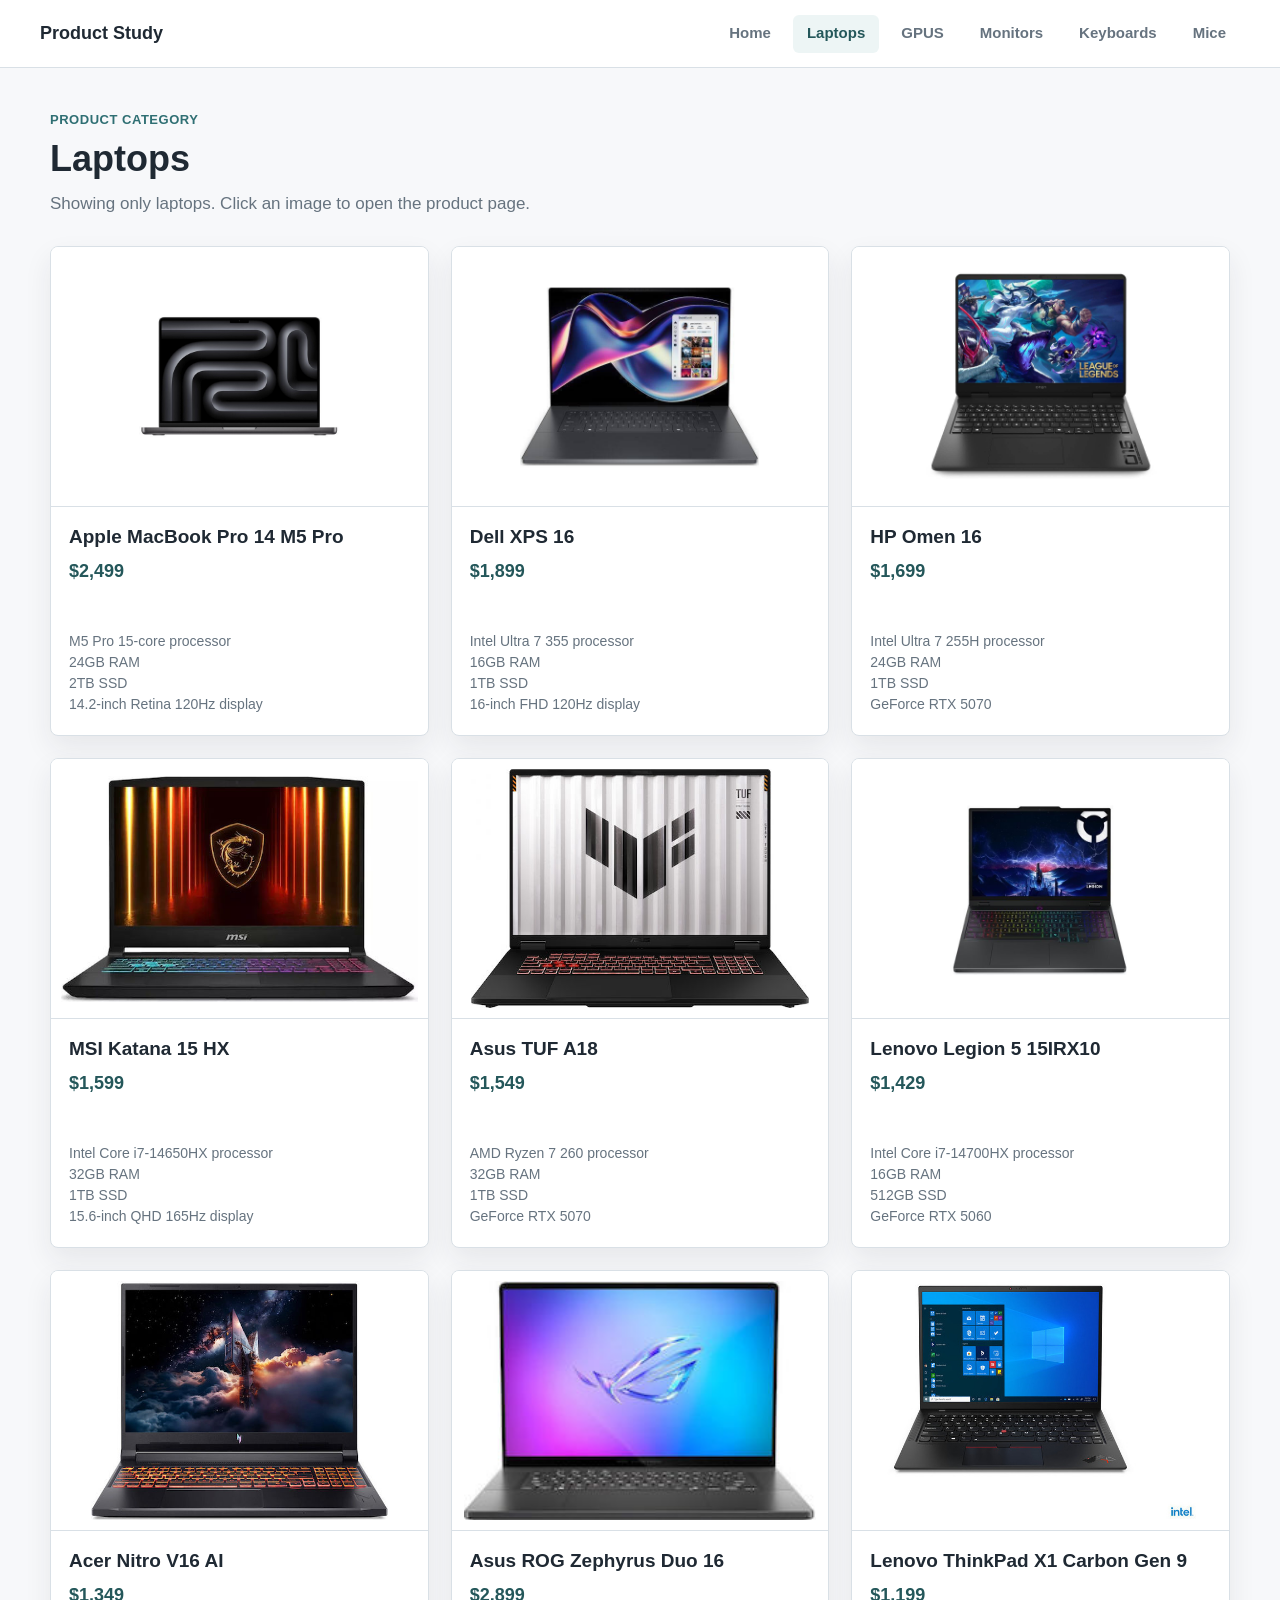
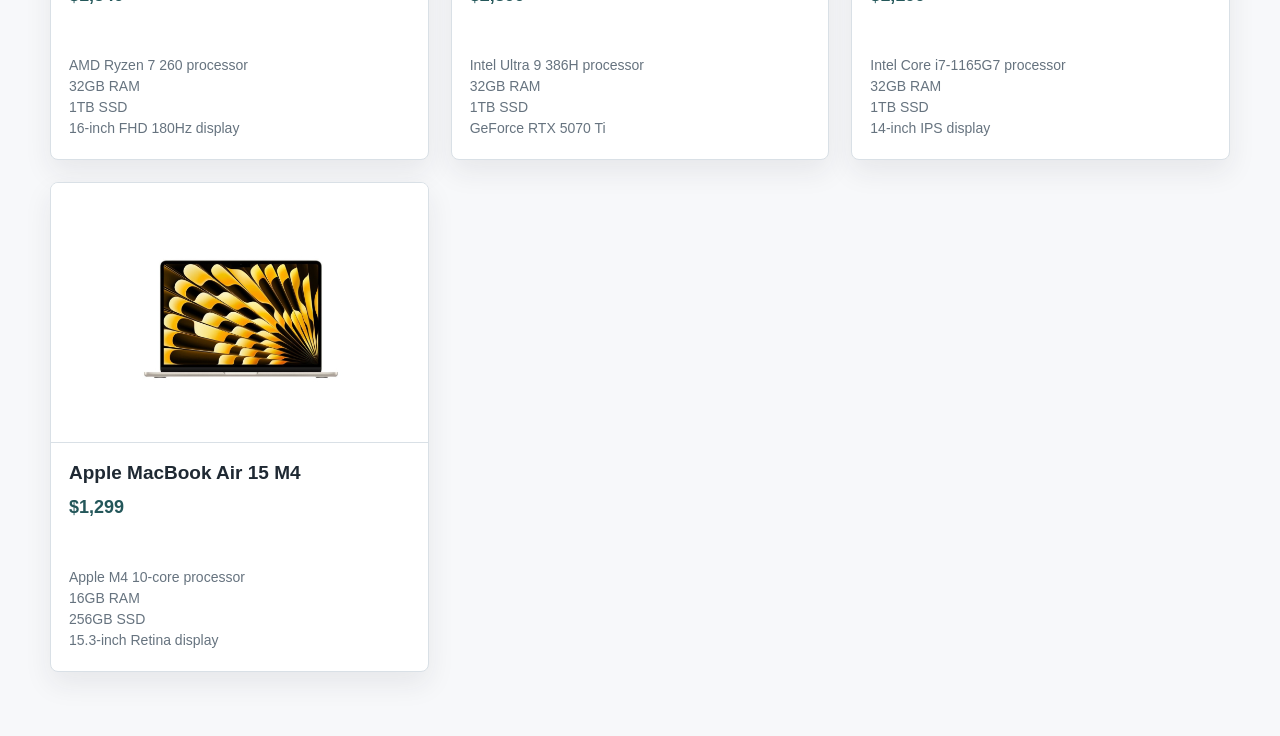
==== templates/category.html @ 96e4c18f "Initial commit" ====
<!DOCTYPE html>
<html lang="en">
<head>
  <meta charset="UTF-8">
  <meta name="viewport" content="width=device-width, initial-scale=1.0">
  <title>Product Category</title>
  <link rel="stylesheet" href="/static/css/style.css">
</head>
<body>
  <header class="topbar">
    <div class="brand">Product Study</div>
    <nav class="nav" aria-label="Primary navigation">
      <a href="/">Home</a>
      <a href="category.html?category=laptop" data-category-nav="laptop">Laptops</a>
      <a href="category.html?category=gpu" data-category-nav="gpu">GPUS</a>
      <a href="category.html?category=monitor" data-category-nav="monitor">Monitors</a>
      <a href="category.html?category=keyboard" data-category-nav="keyboard">Keyboards</a>
      <a href="category.html?category=mouse" data-category-nav="mouse">Mice</a>
    </nav>
  </header>

  <main class="page">
    <section class="intro" aria-labelledby="category-title">
      <p class="eyebrow">Product Category</p>
      <h1 id="category-title">Products</h1>
      <p class="summary" id="category-summary"></p>
    </section>

    <section class="product-grid" id="category-products" aria-label="Filtered product list"></section>
  </main>

  <script src="/static/js/product-data.js"></script>
  <script src="/static/js/category.js"></script>
  <script src="/static/js/tracker.js"></script>
  <script src="/static/js/debug-overlay.js"></script>
</body>
</html>
---- static/css/style.css ----
:root {
  --bg: #f7f8fa;
  --surface: #ffffff;
  --text: #1f2933;
  --muted: #66737f;
  --line: #d9e0e6;
  --accent: #2f6f73;
  --accent-dark: #24575a;
  --shadow: 0 12px 28px rgba(32, 43, 54, 0.08);
}

* {
  box-sizing: border-box;
}

body {
  margin: 0;
  background: var(--bg);
  color: var(--text);
  font-family: Arial, Helvetica, sans-serif;
  line-height: 1.5;
}

.topbar {
  position: sticky;
  top: 0;
  z-index: 10;
  display: flex;
  align-items: center;
  justify-content: space-between;
  gap: 24px;
  min-height: 68px;
  padding: 0 40px;
  background: rgba(255, 255, 255, 0.96);
  border-bottom: 1px solid var(--line);
}

.brand {
  font-size: 18px;
  font-weight: 700;
}

.nav {
  display: flex;
  align-items: center;
  gap: 8px;
}

.nav a {
  display: inline-flex;
  align-items: center;
  min-height: 38px;
  padding: 0 14px;
  border-radius: 6px;
  color: var(--muted);
  font-size: 15px;
  font-weight: 600;
  text-decoration: none;
}

.nav a:hover,
.nav a[aria-current="page"] {
  background: #edf5f5;
  color: var(--accent-dark);
}

.page {
  width: min(1180px, calc(100% - 48px));
  margin: 0 auto;
  padding: 42px 0 64px;
}

.intro {
  max-width: 720px;
  margin-bottom: 30px;
}

.eyebrow {
  margin: 0 0 8px;
  color: var(--accent);
  font-size: 13px;
  font-weight: 700;
  letter-spacing: 0.04em;
  text-transform: uppercase;
}

h1 {
  margin: 0;
  font-size: 36px;
  line-height: 1.15;
}

.summary {
  margin: 12px 0 0;
  color: var(--muted);
  font-size: 17px;
}

.product-grid {
  display: grid;
  grid-template-columns: repeat(3, minmax(0, 1fr));
  gap: 22px;
}

.product-card {
  display: flex;
  flex-direction: column;
  height: 490px;
  overflow: hidden;
  background: var(--surface);
  border: 1px solid var(--line);
  border-radius: 8px;
  box-shadow: var(--shadow);
}

.product-image-link {
  display: block;
  height: 260px;
  flex: 0 0 260px;
  color: inherit;
  text-decoration: none;
}

.product-image-link:focus-visible {
  outline: 3px solid var(--accent);
  outline-offset: -3px;
}

.product-image {
  display: block;
  width: 100%;
  height: 100%;
  object-fit: contain;
  background: #ffffff;
  border-bottom: 1px solid var(--line);
  padding: 10px;
}

.product-body {
  display: flex;
  flex: 1;
  flex-direction: column;
  padding: 18px 18px 20px;
}

.product-body h2 {
  margin: 0 0 8px;
  font-size: 19px;
  line-height: 1.3;
}

.price {
  margin: 0 0 12px;
  color: var(--accent-dark);
  font-size: 18px;
  font-weight: 700;
}

.specs {
  margin: 0;
  margin-top: auto;
  color: var(--muted);
  font-size: 14px;
}

.detail-layout {
  display: grid;
  grid-template-columns: minmax(0, 1.15fr) minmax(320px, 0.85fr);
  gap: 34px;
  align-items: start;
}

.detail-media {
  background: var(--surface);
  border: 1px solid var(--line);
  border-radius: 8px;
  box-shadow: var(--shadow);
}

.detail-image {
  display: block;
  width: 100%;
  max-height: 620px;
  object-fit: contain;
  padding: 18px;
  background: #ffffff;
}

.detail-info {
  padding-top: 8px;
}

.detail-price {
  margin-top: 16px;
  font-size: 24px;
}

.detail-specs {
  display: grid;
  grid-template-columns: max-content minmax(0, 1fr);
  gap: 10px 18px;
  margin: 26px 0;
  padding-top: 22px;
  border-top: 1px solid var(--line);
}

.detail-specs dt {
  color: var(--muted);
  font-size: 13px;
  font-weight: 700;
  text-transform: uppercase;
}

.detail-specs dd {
  margin: 0;
}

.back-link {
  display: inline-flex;
  align-items: center;
  min-height: 40px;
  padding: 0 14px;
  border: 1px solid var(--line);
  border-radius: 6px;
  color: var(--accent-dark);
  font-weight: 700;
  text-decoration: none;
}

.back-link:hover {
  background: #edf5f5;
}

@media (max-width: 900px) {
  .topbar {
    padding: 0 24px;
  }

  .product-grid {
    grid-template-columns: repeat(2, minmax(0, 1fr));
  }

  .detail-layout {
    grid-template-columns: 1fr;
  }
}

@media (max-width: 640px) {
  .topbar {
    align-items: flex-start;
    flex-direction: column;
    gap: 10px;
    padding: 16px 18px;
  }

  .nav {
    width: 100%;
    overflow-x: auto;
    padding-bottom: 2px;
  }

  .page {
    width: min(100% - 28px, 1180px);
    padding-top: 28px;
  }

  h1 {
    font-size: 30px;
  }

  .summary {
    font-size: 16px;
  }

  .product-grid {
    grid-template-columns: 1fr;
  }

  .detail-specs {
    grid-template-columns: 1fr;
  }
}
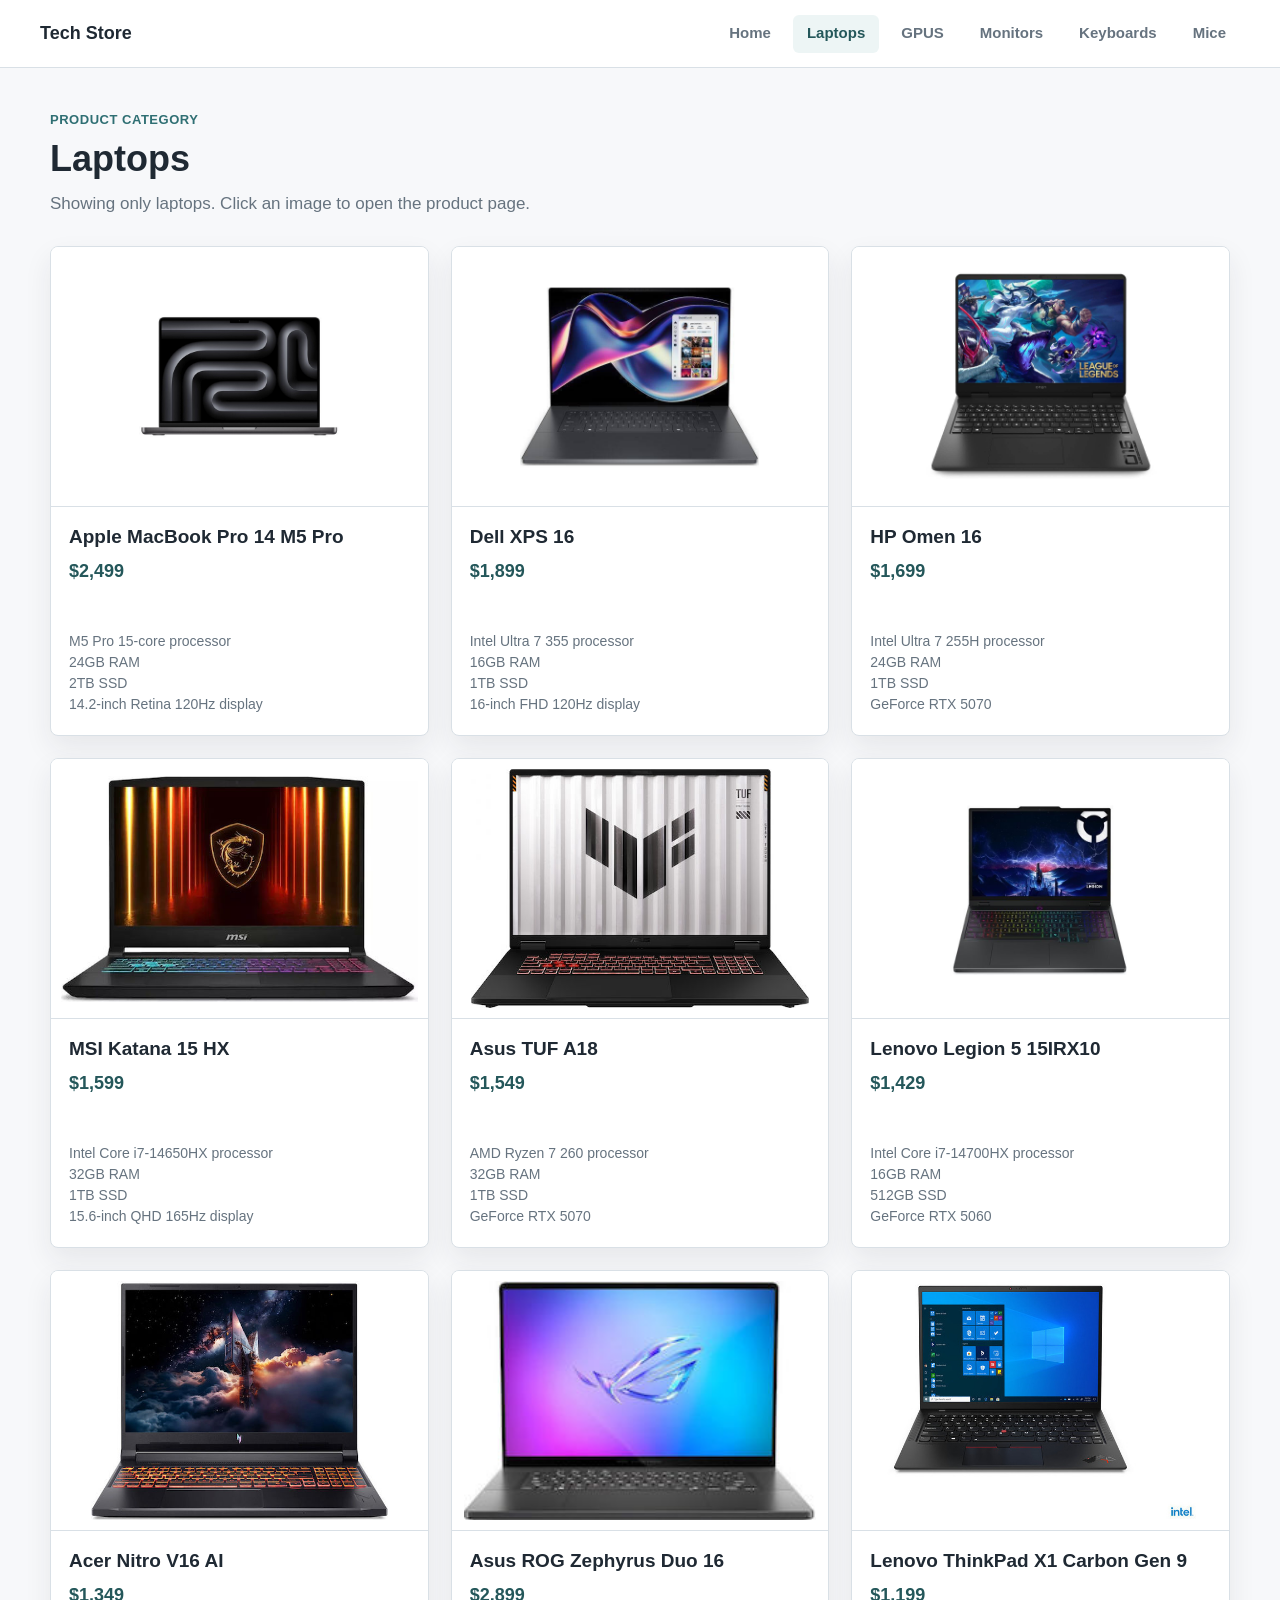
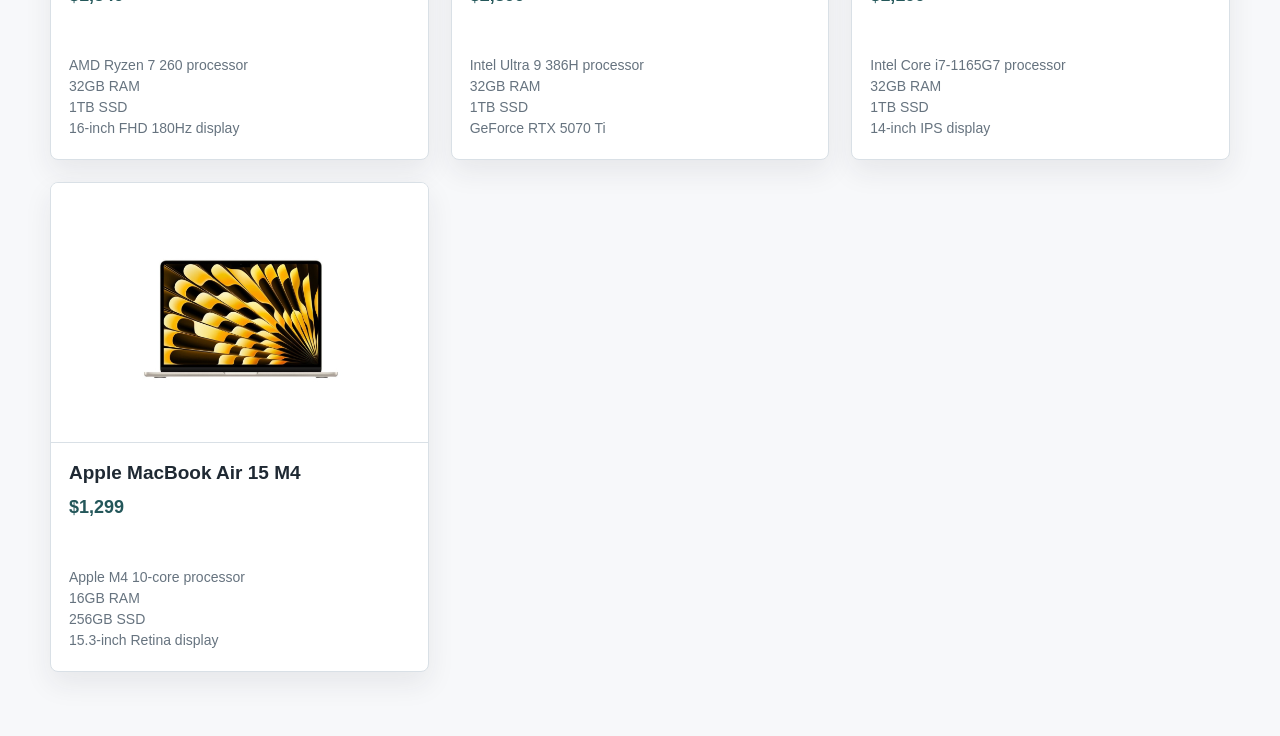
==== commit 1e5303d6: "added experiment task" ====
--- a/templates/category.html
+++ b/templates/category.html
@@ -8,7 +8,7 @@
 </head>
 <body>
   <header class="topbar">
-    <div class="brand">Product Study</div>
+    <div class="brand">Tech Store</div>
     <nav class="nav" aria-label="Primary navigation">
       <a href="/">Home</a>
       <a href="category.html?category=laptop" data-category-nav="laptop">Laptops</a>
@@ -32,6 +32,7 @@
   <script src="/static/js/product-data.js"></script>
   <script src="/static/js/category.js"></script>
   <script src="/static/js/tracker.js"></script>
+  <script src="/task.js"></script>
   <script src="/static/js/debug-overlay.js"></script>
 </body>
 </html>
--- a/static/css/style.css
+++ b/static/css/style.css
@@ -231,6 +231,17 @@
   background: #edf5f5;
 }
 
+.task-card { max-width: 720px; padding: 34px; background: var(--surface); border: 1px solid var(--line); border-radius: 8px; box-shadow: var(--shadow); }
+.task-button, .active-task-panel button { min-height: 42px; padding: 0 18px; border: 0; border-radius: 6px; background: var(--accent); color: #fff; font: inherit; font-weight: 700; cursor: pointer; }
+.task-button { margin-top: 28px; }
+.task-button:hover, .active-task-panel button:hover { background: var(--accent-dark); }
+.task-status { margin: 28px 0 0; color: var(--accent-dark); font-weight: 700; }
+.participant-instructions { margin-top: 28px; padding-top: 22px; border-top: 1px solid var(--line); color: var(--muted); }
+.participant-instructions h2 { margin: 0 0 10px; color: var(--text); font-size: 19px; }
+.participant-instructions ul { margin: 0; padding-left: 22px; }
+.participant-instructions li + li { margin-top: 7px; }
+.active-task-panel { position: fixed; right: 18px; bottom: 18px; z-index: 20; display: flex; align-items: center; gap: 12px; padding: 12px; background: var(--surface); border: 1px solid var(--line); border-radius: 8px; box-shadow: var(--shadow); font-size: 14px; }
+
 @media (max-width: 900px) {
   .topbar {
     padding: 0 24px;
